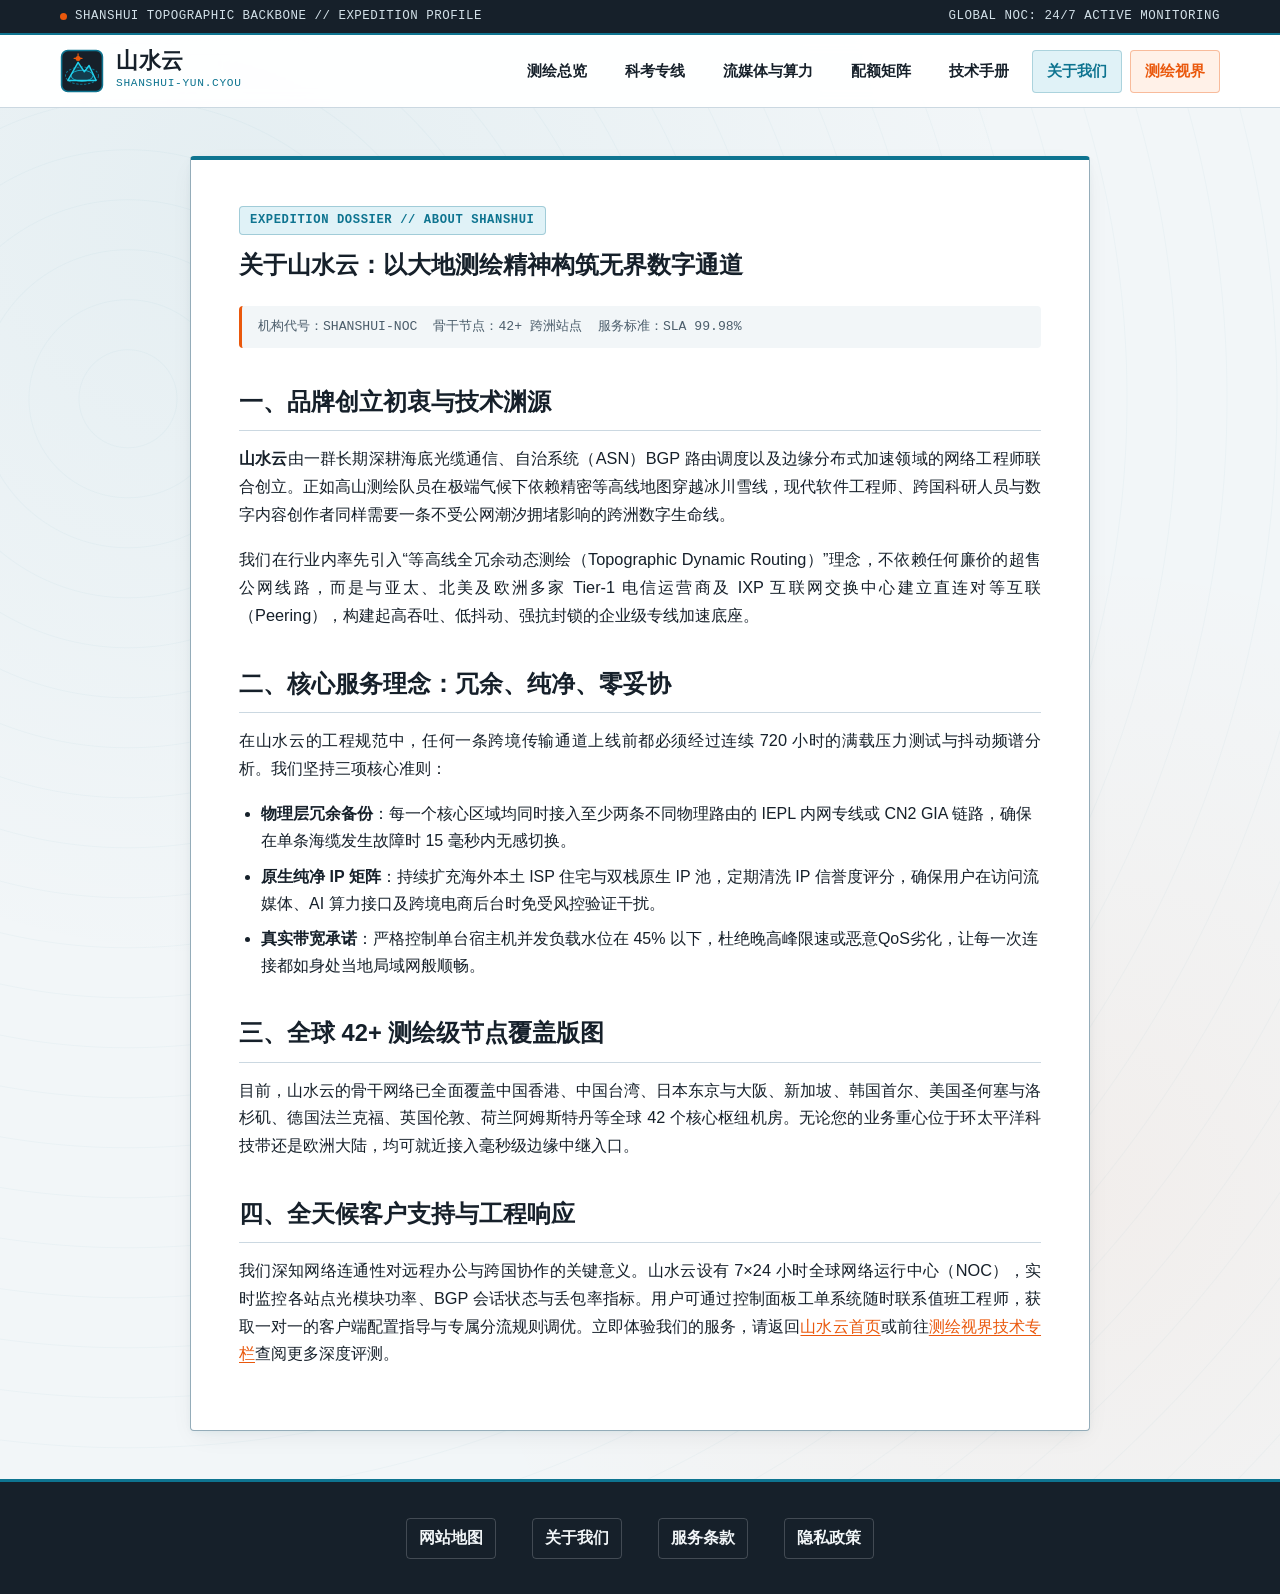
==== about.html @ 474cfcbd "Initial commit for shanshui-yun.cyou" ====
<!DOCTYPE html>
<html lang="zh-CN">
<head>
  <meta charset="UTF-8">
  <meta name="viewport" content="width=device-width, initial-scale=1.0">
  <title>关于我们 - 山水云 科考级跨洲专线架构团队</title>
  <meta name="description" content="了解山水云团队的技术渊源与全球基础设施布局。我们以高山测绘级的严谨标准建设42+全球IEPL与BGP节点，为用户提供稳定、安全的网络加速体验。">
  <meta name="keywords" content="关于山水云,山水云团队,IEPL专线架构,全球节点覆盖,网络加速服务">
  <link rel="canonical" href="https://shanshui-yun.cyou/about.html">
  <meta property="og:title" content="关于我们 - 山水云">
  <meta property="og:description" content="了解山水云团队的技术渊源、服务理念与全球42+高规格BGP/IEPL骨干网节点布局。">
  <meta property="og:url" content="https://shanshui-yun.cyou/about.html">
  <meta property="og:type" content="website">
  <meta property="og:site_name" content="山水云">
  <link rel="stylesheet" href="style.css">
</head>
<body>

  <div class="telemetry-bar">
    <div class="telemetry-inner">
      <div class="telemetry-tag">
        <span class="telemetry-dot"></span>
        <span>SHANSHUI TOPOGRAPHIC BACKBONE // EXPEDITION PROFILE</span>
      </div>
      <div>GLOBAL NOC: 24/7 ACTIVE MONITORING</div>
    </div>
  </div>

  <header class="site-header">
    <div class="header-inner">
      <a href="index.html" class="brand-logo" aria-label="山水云首页">
        <svg viewBox="0 0 56 56" fill="none" xmlns="http://www.w3.org/2000/svg" role="img" aria-label="山水云等高线罗盘标志">
          <rect x="2" y="2" width="52" height="52" rx="8" fill="#16202A" stroke="#0E7490" stroke-width="2"/>
          <ellipse cx="28" cy="34" rx="21" ry="11" stroke="#0E7490" stroke-width="1.3" stroke-dasharray="3 2"/>
          <ellipse cx="28" cy="34" rx="14" ry="7" stroke="#22D3EE" stroke-width="1.2"/>
          <path d="M10 40 L23 17 L31 29 L37 21 L46 40 Z" fill="#0E7490" fill-opacity="0.35" stroke="#22D3EE" stroke-width="1.8" stroke-linejoin="round"/>
          <circle cx="23" cy="12" r="3.2" fill="#EA580C"/>
          <path d="M23 6 L23 10 M18 12 L21 12 M25 12 L28 12" stroke="#EA580C" stroke-width="1.5" stroke-linecap="round"/>
        </svg>
        <div class="brand-text-wrap">
          <span class="brand-title">山水云</span>
          <span class="brand-coords">SHANSHUI-YUN.CYOU</span>
        </div>
      </a>
      <nav class="main-nav" aria-label="主导航">
        <a href="index.html">测绘总览</a>
        <a href="index.html#advantages">科考专线</a>
        <a href="index.html#streaming">流媒体与算力</a>
        <a href="index.html#pricing">配额矩阵</a>
        <a href="index.html#faq">技术手册</a>
        <a href="about.html" class="active">关于我们</a>
        <a href="cartography-hub.html" class="nav-hub-pill">测绘视界</a>
      </nav>
    </div>
  </header>

  <main class="container">
    <article class="article-shell">
      <span class="coord-badge">EXPEDITION DOSSIER // ABOUT SHANSHUI</span>
      <h1>关于山水云：以大地测绘精神构筑无界数字通道</h1>
      <div class="article-meta-bar">
        <span>机构代号：SHANSHUI-NOC</span>
        <span>骨干节点：42+ 跨洲站点</span>
        <span>服务标准：SLA 99.98%</span>
      </div>

      <div class="article-content">
        <h2>一、品牌创立初衷与技术渊源</h2>
        <p>
          <strong>山水云</strong>由一群长期深耕海底光缆通信、自治系统（ASN）BGP 路由调度以及边缘分布式加速领域的网络工程师联合创立。正如高山测绘队员在极端气候下依赖精密等高线地图穿越冰川雪线，现代软件工程师、跨国科研人员与数字内容创作者同样需要一条不受公网潮汐拥堵影响的跨洲数字生命线。
        </p>
        <p>
          我们在行业内率先引入“等高线全冗余动态测绘（Topographic Dynamic Routing）”理念，不依赖任何廉价的超售公网线路，而是与亚太、北美及欧洲多家 Tier-1 电信运营商及 IXP 互联网交换中心建立直连对等互联（Peering），构建起高吞吐、低抖动、强抗封锁的企业级专线加速底座。
        </p>

        <h2>二、核心服务理念：冗余、纯净、零妥协</h2>
        <p>
          在山水云的工程规范中，任何一条跨境传输通道上线前都必须经过连续 720 小时的满载压力测试与抖动频谱分析。我们坚持三项核心准则：
        </p>
        <ul>
          <li><strong>物理层冗余备份</strong>：每一个核心区域均同时接入至少两条不同物理路由的 IEPL 内网专线或 CN2 GIA 链路，确保在单条海缆发生故障时 15 毫秒内无感切换。</li>
          <li><strong>原生纯净 IP 矩阵</strong>：持续扩充海外本土 ISP 住宅与双栈原生 IP 池，定期清洗 IP 信誉度评分，确保用户在访问流媒体、AI 算力接口及跨境电商后台时免受风控验证干扰。</li>
          <li><strong>真实带宽承诺</strong>：严格控制单台宿主机并发负载水位在 45% 以下，杜绝晚高峰限速或恶意QoS劣化，让每一次连接都如身处当地局域网般顺畅。</li>
        </ul>

        <h2>三、全球 42+ 测绘级节点覆盖版图</h2>
        <p>
          目前，山水云的骨干网络已全面覆盖中国香港、中国台湾、日本东京与大阪、新加坡、韩国首尔、美国圣何塞与洛杉矶、德国法兰克福、英国伦敦、荷兰阿姆斯特丹等全球 42 个核心枢纽机房。无论您的业务重心位于环太平洋科技带还是欧洲大陆，均可就近接入毫秒级边缘中继入口。
        </p>

        <h2>四、全天候客户支持与工程响应</h2>
        <p>
          我们深知网络连通性对远程办公与跨国协作的关键意义。山水云设有 7×24 小时全球网络运行中心（NOC），实时监控各站点光模块功率、BGP 会话状态与丢包率指标。用户可通过控制面板工单系统随时联系值班工程师，获取一对一的客户端配置指导与专属分流规则调优。立即体验我们的服务，请返回<a href="index.html">山水云首页</a>或前往<a href="cartography-hub.html">测绘视界技术专栏</a>查阅更多深度评测。
        </p>
      </div>
    </article>
  </main>

  <footer class="site-footer">
    <nav class="footer-nav-only" aria-label="页脚合规导航">
      <a href="sitemap.html">网站地图</a>
      <a href="about.html">关于我们</a>
      <a href="terms.html">服务条款</a>
      <a href="privacy.html">隐私政策</a>
    </nav>
  </footer>

</body>
</html>
---- style.css ----
:root {
  --bg-primary: #F2F6F8;
  --bg-card: #FFFFFF;
  --bg-elevated: #E8F0F4;
  --text-main: #16202A;
  --text-muted: #4B5D6B;
  --text-light: #6B7D8C;
  --teal-main: #0E7490;
  --teal-dark: #0A566B;
  --teal-soft: #E0F2F7;
  --orange-accent: #EA580C;
  --orange-hover: #C2410C;
  --orange-soft: #FFF1E8;
  --border-line: #CBD8E1;
  --border-strong: #94ACB9;
  --shadow-field: 0 8px 24px -6px rgba(22, 32, 42, 0.08), 0 2px 6px -1px rgba(14, 116, 144, 0.06);
  --radius-sm: 4px;
  --radius-md: 8px;
}

* {
  box-sizing: border-box;
  margin: 0;
  padding: 0;
}

html {
  scroll-behavior: smooth;
  font-size: 16px;
}

body {
  background-color: var(--bg-primary);
  background-image: 
    radial-gradient(circle at 18% 12%, rgba(14, 116, 144, 0.06) 0%, transparent 45%),
    radial-gradient(circle at 85% 75%, rgba(234, 88, 12, 0.05) 0%, transparent 40%),
    repeating-radial-gradient(circle at 10% 25%, transparent 0, transparent 48px, rgba(14, 116, 144, 0.035) 49px, transparent 50px);
  color: var(--text-main);
  font-family: -apple-system, BlinkMacSystemFont, "Segoe UI", "PingFang SC", "Hiragino Sans GB", "Microsoft YaHei", sans-serif;
  line-height: 1.7;
  -webkit-font-smoothing: antialiased;
}

/* Global Hyperlink Consistency (Prominent & Identical Before/After Visited) */
a, a:visited {
  color: var(--orange-accent);
  text-decoration: underline;
  text-underline-offset: 3px;
  transition: color 0.2s ease, background-color 0.2s ease, border-color 0.2s ease;
}

a:hover, a:focus {
  color: var(--teal-main);
}

/* Top Expedition Coordinate Bar */
.telemetry-bar {
  background-color: var(--text-main);
  color: #D2E0E8;
  font-size: 0.78rem;
  padding: 6px 0;
  border-bottom: 2px solid var(--teal-main);
  font-family: "Consolas", "SFMono-Regular", monospace;
  letter-spacing: 0.04em;
}

.telemetry-inner {
  max-width: 1200px;
  margin: 0 auto;
  padding: 0 20px;
  display: flex;
  justify-content: space-between;
  align-items: center;
  flex-wrap: wrap;
  gap: 8px;
}

.telemetry-tag {
  display: inline-flex;
  align-items: center;
  gap: 8px;
}

.telemetry-dot {
  width: 7px;
  height: 7px;
  background-color: var(--orange-accent);
  border-radius: 50%;
  display: inline-block;
}

/* Header & Navigation */
.site-header {
  background-color: rgba(255, 255, 255, 0.94);
  border-bottom: 1px solid var(--border-line);
  position: sticky;
  top: 0;
  z-index: 100;
  backdrop-filter: blur(8px);
}

.header-inner {
  max-width: 1200px;
  margin: 0 auto;
  padding: 14px 20px;
  display: flex;
  align-items: center;
  justify-content: space-between;
  gap: 18px;
  flex-wrap: wrap;
}

.brand-logo, .brand-logo:visited {
  display: inline-flex;
  align-items: center;
  gap: 12px;
  text-decoration: none;
  color: var(--text-main);
}

.brand-logo:hover {
  color: var(--teal-main);
}

.brand-logo svg {
  width: 44px;
  height: 44px;
  flex-shrink: 0;
}

.brand-text-wrap {
  display: flex;
  flex-direction: column;
}

.brand-title {
  font-size: 1.35rem;
  font-weight: 800;
  letter-spacing: 0.03em;
  color: var(--text-main);
  line-height: 1.15;
}

.brand-coords {
  font-size: 0.7rem;
  font-family: "Consolas", monospace;
  color: var(--teal-main);
  letter-spacing: 0.06em;
}

.main-nav {
  display: flex;
  align-items: center;
  gap: 8px;
  flex-wrap: wrap;
}

.main-nav a, .main-nav a:visited {
  text-decoration: none;
  color: var(--text-main);
  font-weight: 600;
  font-size: 0.93rem;
  padding: 8px 14px;
  border-radius: var(--radius-sm);
  border: 1px solid transparent;
  transition: all 0.2s ease;
}

.main-nav a:hover, .main-nav a.active {
  color: var(--teal-main);
  background-color: var(--teal-soft);
  border-color: rgba(14, 116, 144, 0.25);
}

.main-nav a.nav-hub-pill, .main-nav a.nav-hub-pill:visited {
  background-color: var(--orange-soft);
  color: var(--orange-accent);
  border: 1px solid rgba(234, 88, 12, 0.35);
  font-weight: 700;
}

.main-nav a.nav-hub-pill:hover {
  background-color: var(--orange-accent);
  color: #FFFFFF;
}

/* Container & Layout */
.container {
  max-width: 1200px;
  margin: 0 auto;
  padding: 0 20px;
}

section {
  padding: 72px 0;
  border-bottom: 1px solid var(--border-line);
}

/* Asymmetrical Expedition Section Header */
.section-header-split {
  display: grid;
  grid-template-columns: 1.3fr 1fr;
  gap: 28px;
  align-items: end;
  margin-bottom: 44px;
  padding-bottom: 20px;
  border-bottom: 2px solid var(--text-main);
  position: relative;
}

.section-header-split::after {
  content: "";
  position: absolute;
  bottom: -2px;
  left: 0;
  width: 110px;
  height: 4px;
  background-color: var(--orange-accent);
}

.coord-badge {
  display: inline-flex;
  align-items: center;
  gap: 6px;
  font-family: "Consolas", monospace;
  font-size: 0.76rem;
  font-weight: 700;
  color: var(--teal-main);
  background-color: var(--teal-soft);
  border: 1px solid rgba(14, 116, 144, 0.3);
  padding: 3px 10px;
  border-radius: var(--radius-sm);
  margin-bottom: 10px;
  text-transform: uppercase;
  letter-spacing: 0.05em;
}

.section-header-split h2 {
  font-size: 2rem;
  font-weight: 800;
  color: var(--text-main);
  line-height: 1.25;
}

.section-desc {
  color: var(--text-muted);
  font-size: 0.98rem;
  border-left: 3px solid var(--teal-main);
  padding-left: 16px;
}

/* Hero Section */
.hero-section {
  padding: 64px 0 76px;
  position: relative;
  overflow: hidden;
}

.hero-grid {
  display: grid;
  grid-template-columns: 1.12fr 0.88fr;
  gap: 44px;
  align-items: center;
}

.hero-kicker {
  display: inline-flex;
  align-items: center;
  gap: 10px;
  background-color: var(--bg-card);
  border: 1px solid var(--border-strong);
  padding: 5px 14px;
  border-radius: var(--radius-sm);
  font-family: "Consolas", monospace;
  font-size: 0.8rem;
  color: var(--text-main);
  margin-bottom: 18px;
  box-shadow: 2px 2px 0px var(--teal-main);
}

.hero-kicker span.elev-num {
  color: var(--orange-accent);
  font-weight: 700;
}

.hero-content h1 {
  font-size: 2.65rem;
  font-weight: 900;
  color: var(--text-main);
  line-height: 1.2;
  margin-bottom: 20px;
  letter-spacing: -0.01em;
}

.hero-content h1 .highlight-teal {
  color: var(--teal-main);
  border-bottom: 4px solid rgba(234, 88, 12, 0.35);
}

.hero-subtitle {
  font-size: 1.08rem;
  color: var(--text-muted);
  margin-bottom: 28px;
  max-width: 600px;
}

.hero-metrics-strip {
  display: grid;
  grid-template-columns: repeat(3, 1fr);
  gap: 12px;
  margin-bottom: 30px;
  background-color: var(--bg-card);
  border: 1px solid var(--border-line);
  border-left: 4px solid var(--teal-main);
  padding: 14px 18px;
  border-radius: var(--radius-sm);
}

.metric-item .metric-val {
  font-family: "Consolas", monospace;
  font-size: 1.25rem;
  font-weight: 800;
  color: var(--text-main);
  display: block;
}

.metric-item .metric-lbl {
  font-size: 0.78rem;
  color: var(--text-muted);
}

.hero-actions {
  display: flex;
  flex-wrap: wrap;
  gap: 16px;
  align-items: center;
}

.btn-primary, .btn-primary:visited {
  display: inline-flex;
  align-items: center;
  justify-content: center;
  gap: 10px;
  background-color: var(--orange-accent);
  color: #FFFFFF;
  font-weight: 700;
  font-size: 1.02rem;
  padding: 14px 28px;
  border-radius: var(--radius-sm);
  text-decoration: none;
  border: 2px solid var(--orange-accent);
  box-shadow: 0 6px 16px rgba(234, 88, 12, 0.25);
  transition: all 0.2s ease;
}

.btn-primary:hover {
  background-color: var(--orange-hover);
  border-color: var(--orange-hover);
  color: #FFFFFF;
  transform: translateY(-2px);
}

.btn-secondary, .btn-secondary:visited {
  display: inline-flex;
  align-items: center;
  justify-content: center;
  gap: 10px;
  background-color: var(--bg-card);
  color: var(--teal-main);
  font-weight: 700;
  font-size: 1.02rem;
  padding: 14px 26px;
  border-radius: var(--radius-sm);
  text-decoration: none;
  border: 2px solid var(--teal-main);
  transition: all 0.2s ease;
}

.btn-secondary:hover {
  background-color: var(--teal-main);
  color: #FFFFFF;
  transform: translateY(-2px);
}

/* Field Instrument Frame for Hero SVG */
.hero-visual-frame {
  background-color: var(--bg-card);
  border: 1px solid var(--border-strong);
  border-radius: var(--radius-md);
  padding: 16px;
  box-shadow: var(--shadow-field);
  position: relative;
}

.hero-visual-frame::before,
.hero-visual-frame::after {
  content: "+";
  font-family: monospace;
  font-weight: 700;
  color: var(--teal-main);
  position: absolute;
  font-size: 14px;
  line-height: 1;
}

.hero-visual-frame::before {
  top: 6px;
  left: 8px;
}

.hero-visual-frame::after {
  bottom: 6px;
  right: 8px;
}

.frame-top-bar {
  display: flex;
  justify-content: space-between;
  align-items: center;
  font-family: "Consolas", monospace;
  font-size: 0.74rem;
  color: var(--text-muted);
  padding-bottom: 10px;
  margin-bottom: 10px;
  border-bottom: 1px dashed var(--border-line);
}

.hero-anim-img {
  width: 100%;
  height: auto;
  display: block;
  border-radius: var(--radius-sm);
  background-color: #0F1922;
}

/* Field Instrument Cards (Staggered & Structured) */
.staggered-grid-3 {
  display: grid;
  grid-template-columns: repeat(3, 1fr);
  gap: 26px;
  align-items: stretch;
}

.field-card {
  background-color: var(--bg-card);
  border: 1px solid var(--border-line);
  border-top: 3px solid var(--teal-main);
  border-radius: var(--radius-sm);
  padding: 28px 24px;
  box-shadow: var(--shadow-field);
  display: flex;
  flex-direction: column;
  justify-content: space-between;
  position: relative;
  transition: transform 0.2s ease, border-color 0.2s ease;
}

.field-card:hover {
  transform: translateY(-4px);
  border-top-color: var(--orange-accent);
}

.staggered-grid-3 .field-card:nth-child(2) {
  transform: translateY(14px);
  border-top-color: var(--orange-accent);
}

.staggered-grid-3 .field-card:nth-child(2):hover {
  transform: translateY(10px);
}

.card-meta-row {
  display: flex;
  justify-content: space-between;
  align-items: center;
  margin-bottom: 18px;
}

.icon-box {
  width: 48px;
  height: 48px;
  background-color: var(--teal-soft);
  border: 1px solid rgba(14, 116, 144, 0.25);
  border-radius: var(--radius-sm);
  display: flex;
  align-items: center;
  justify-content: center;
  color: var(--teal-main);
}

.icon-box svg {
  width: 26px;
  height: 26px;
}

.elev-tag {
  font-family: "Consolas", monospace;
  font-size: 0.74rem;
  color: var(--text-light);
  background-color: var(--bg-primary);
  padding: 3px 8px;
  border-radius: 3px;
  border: 1px solid var(--border-line);
}

.field-card h3 {
  font-size: 1.25rem;
  font-weight: 800;
  color: var(--text-main);
  margin-bottom: 12px;
}

.field-card p {
  color: var(--text-muted);
  font-size: 0.95rem;
  margin-bottom: 16px;
}

.card-spec-foot {
  padding-top: 12px;
  border-top: 1px dashed var(--border-line);
  font-family: "Consolas", monospace;
  font-size: 0.78rem;
  color: var(--teal-main);
  display: flex;
  justify-content: space-between;
}

/* 4-Column Grid for Streaming & AI */
.grid-4 {
  display: grid;
  grid-template-columns: repeat(4, 1fr);
  gap: 20px;
}

/* Pricing Matrix */
.pricing-grid {
  display: grid;
  grid-template-columns: repeat(3, 1fr);
  gap: 26px;
  align-items: stretch;
}

.pricing-card {
  background-color: var(--bg-card);
  border: 1px solid var(--border-strong);
  border-radius: var(--radius-md);
  padding: 32px 26px;
  box-shadow: var(--shadow-field);
  display: flex;
  flex-direction: column;
  position: relative;
}

.pricing-card.featured {
  border: 2px solid var(--orange-accent);
  box-shadow: 0 12px 30px -6px rgba(234, 88, 12, 0.16);
}

.expedition-ribbon {
  position: absolute;
  top: -13px;
  right: 20px;
  background-color: var(--orange-accent);
  color: #FFFFFF;
  font-family: "Consolas", monospace;
  font-size: 0.75rem;
  font-weight: 700;
  padding: 4px 12px;
  border-radius: var(--radius-sm);
  letter-spacing: 0.04em;
}

.tier-name {
  font-size: 1.35rem;
  font-weight: 800;
  color: var(--text-main);
  margin-bottom: 6px;
}

.tier-coord {
  font-family: "Consolas", monospace;
  font-size: 0.78rem;
  color: var(--teal-main);
  margin-bottom: 18px;
}

.tier-price {
  font-size: 2.3rem;
  font-weight: 900;
  color: var(--text-main);
  margin-bottom: 20px;
  padding-bottom: 16px;
  border-bottom: 1px solid var(--border-line);
}

.tier-price span {
  font-size: 0.95rem;
  font-weight: 500;
  color: var(--text-muted);
}

.spec-list {
  list-style: none;
  margin-bottom: 28px;
  flex-grow: 1;
}

.spec-list li {
  display: flex;
  align-items: flex-start;
  gap: 10px;
  margin-bottom: 12px;
  font-size: 0.94rem;
  color: var(--text-main);
}

.spec-list li svg {
  width: 18px;
  height: 18px;
  color: var(--teal-main);
  flex-shrink: 0;
  margin-top: 4px;
}

/* FAQ Section */
.faq-list {
  display: grid;
  grid-template-columns: 1fr;
  gap: 18px;
}

.faq-item {
  background-color: var(--bg-card);
  border: 1px solid var(--border-line);
  border-left: 4px solid var(--teal-main);
  border-radius: var(--radius-sm);
  padding: 24px 28px;
  box-shadow: var(--shadow-field);
}

.faq-item h3 {
  font-size: 1.15rem;
  font-weight: 800;
  color: var(--text-main);
  margin-bottom: 10px;
  display: flex;
  align-items: center;
  gap: 10px;
}

.faq-q-tag {
  font-family: "Consolas", monospace;
  font-size: 0.8rem;
  background-color: var(--teal-soft);
  color: var(--teal-main);
  padding: 2px 8px;
  border-radius: 3px;
}

.faq-item p {
  color: var(--text-muted);
  font-size: 0.96rem;
}

/* Testimonials Grid */
.testimonials-grid {
  display: grid;
  grid-template-columns: repeat(2, 1fr);
  gap: 24px;
}

.report-card {
  background-color: var(--bg-card);
  border: 1px solid var(--border-line);
  border-radius: var(--radius-sm);
  padding: 26px;
  box-shadow: var(--shadow-field);
}

.report-header {
  display: flex;
  justify-content: space-between;
  align-items: center;
  margin-bottom: 14px;
  padding-bottom: 12px;
  border-bottom: 1px dashed var(--border-line);
}

.explorer-info strong {
  display: block;
  font-size: 1.02rem;
  color: var(--text-main);
}

.explorer-info span {
  font-size: 0.82rem;
  color: var(--text-muted);
}

/* Article & Hub Layouts */
.page-hero-banner {
  background-color: var(--bg-card);
  border-bottom: 2px solid var(--border-strong);
  padding: 52px 0;
}

.article-shell {
  max-width: 900px;
  margin: 48px auto;
  background-color: var(--bg-card);
  border: 1px solid var(--border-strong);
  border-top: 4px solid var(--teal-main);
  border-radius: var(--radius-sm);
  padding: 44px 48px;
  box-shadow: var(--shadow-field);
}

.article-meta-bar {
  display: flex;
  flex-wrap: wrap;
  gap: 16px;
  font-family: "Consolas", monospace;
  font-size: 0.82rem;
  color: var(--text-muted);
  background-color: var(--bg-primary);
  padding: 10px 16px;
  border-radius: var(--radius-sm);
  margin: 20px 0 32px;
  border-left: 3px solid var(--orange-accent);
}

.article-content h2 {
  font-size: 1.48rem;
  font-weight: 800;
  color: var(--text-main);
  margin: 34px 0 14px;
  padding-bottom: 8px;
  border-bottom: 1px solid var(--border-line);
}

.article-content h3 {
  font-size: 1.18rem;
  font-weight: 700;
  color: var(--teal-dark);
  margin: 24px 0 10px;
}

.article-content p {
  font-size: 1.02rem;
  color: var(--text-main);
  margin-bottom: 18px;
  text-align: justify;
}

.article-content ul, .article-content ol {
  margin: 0 0 20px 22px;
  color: var(--text-main);
}

.article-content li {
  margin-bottom: 8px;
}

.article-callout {
  background-color: var(--teal-soft);
  border-left: 4px solid var(--teal-main);
  padding: 18px 22px;
  margin: 26px 0;
  border-radius: var(--radius-sm);
}

/* Hub Cards */
.hub-grid {
  display: grid;
  grid-template-columns: repeat(2, 1fr);
  gap: 28px;
  margin: 48px 0;
}

.hub-card {
  background-color: var(--bg-card);
  border: 1px solid var(--border-line);
  border-top: 3px solid var(--teal-main);
  border-radius: var(--radius-sm);
  padding: 28px;
  box-shadow: var(--shadow-field);
  display: flex;
  flex-direction: column;
  justify-content: space-between;
}

.hub-card h2, .hub-card h3 {
  font-size: 1.28rem;
  margin: 12px 0;
  line-height: 1.35;
}

.hub-card h2 a, .hub-card h2 a:visited,
.hub-card h3 a, .hub-card h3 a:visited {
  color: var(--text-main);
  text-decoration: none;
}

.hub-card h2 a:hover, .hub-card h3 a:hover {
  color: var(--orange-accent);
}

.read-more-link, .read-more-link:visited {
  font-weight: 700;
  color: var(--orange-accent);
  text-decoration: none;
  display: inline-flex;
  align-items: center;
  gap: 6px;
  margin-top: 12px;
}

.read-more-link:hover {
  color: var(--teal-main);
}

/* Footer (Strictly 4 Chinese links) */
.site-footer {
  background-color: var(--text-main);
  color: #FFFFFF;
  padding: 36px 0;
  border-top: 3px solid var(--teal-main);
}

.footer-nav-only {
  max-width: 1200px;
  margin: 0 auto;
  padding: 0 20px;
  display: flex;
  justify-content: center;
  align-items: center;
  flex-wrap: wrap;
  gap: 36px;
}

.footer-nav-only a, .footer-nav-only a:visited {
  color: #F2F6F8;
  font-size: 0.98rem;
  font-weight: 600;
  text-decoration: none;
  padding: 6px 12px;
  border-radius: var(--radius-sm);
  border: 1px solid rgba(242, 246, 248, 0.2);
}

.footer-nav-only a:hover {
  color: #FFFFFF;
  background-color: var(--orange-accent);
  border-color: var(--orange-accent);
}

/* Responsive Design - Rule 7 Compliant (Navigation NEVER disappears on mobile!) */
@media (max-width: 992px) {
  .hero-grid,
  .section-header-split,
  .staggered-grid-3,
  .pricing-grid {
    grid-template-columns: 1fr;
  }
  .staggered-grid-3 .field-card:nth-child(2) {
    transform: none;
  }
  .grid-4 {
    grid-template-columns: repeat(2, 1fr);
  }
  .hub-grid, .testimonials-grid {
    grid-template-columns: 1fr;
  }
}

@media (max-width: 768px) {
  .header-inner {
    flex-direction: column;
    align-items: flex-start;
    gap: 12px;
  }
  .main-nav {
    display: flex;
    width: 100%;
    flex-wrap: wrap;
    gap: 6px;
  }
  .main-nav a, .main-nav a:visited {
    font-size: 0.86rem;
    padding: 7px 11px;
    background-color: var(--bg-primary);
    border: 1px solid var(--border-line);
    flex: 1 1 auto;
    text-align: center;
  }
  .hero-content h1 {
    font-size: 2rem;
  }
  .hero-metrics-strip {
    grid-template-columns: 1fr;
  }
  .grid-4 {
    grid-template-columns: 1fr;
  }
  .article-shell {
    padding: 26px 20px;
    margin: 24px 12px;
  }
  .footer-nav-only {
    gap: 14px;
  }
}
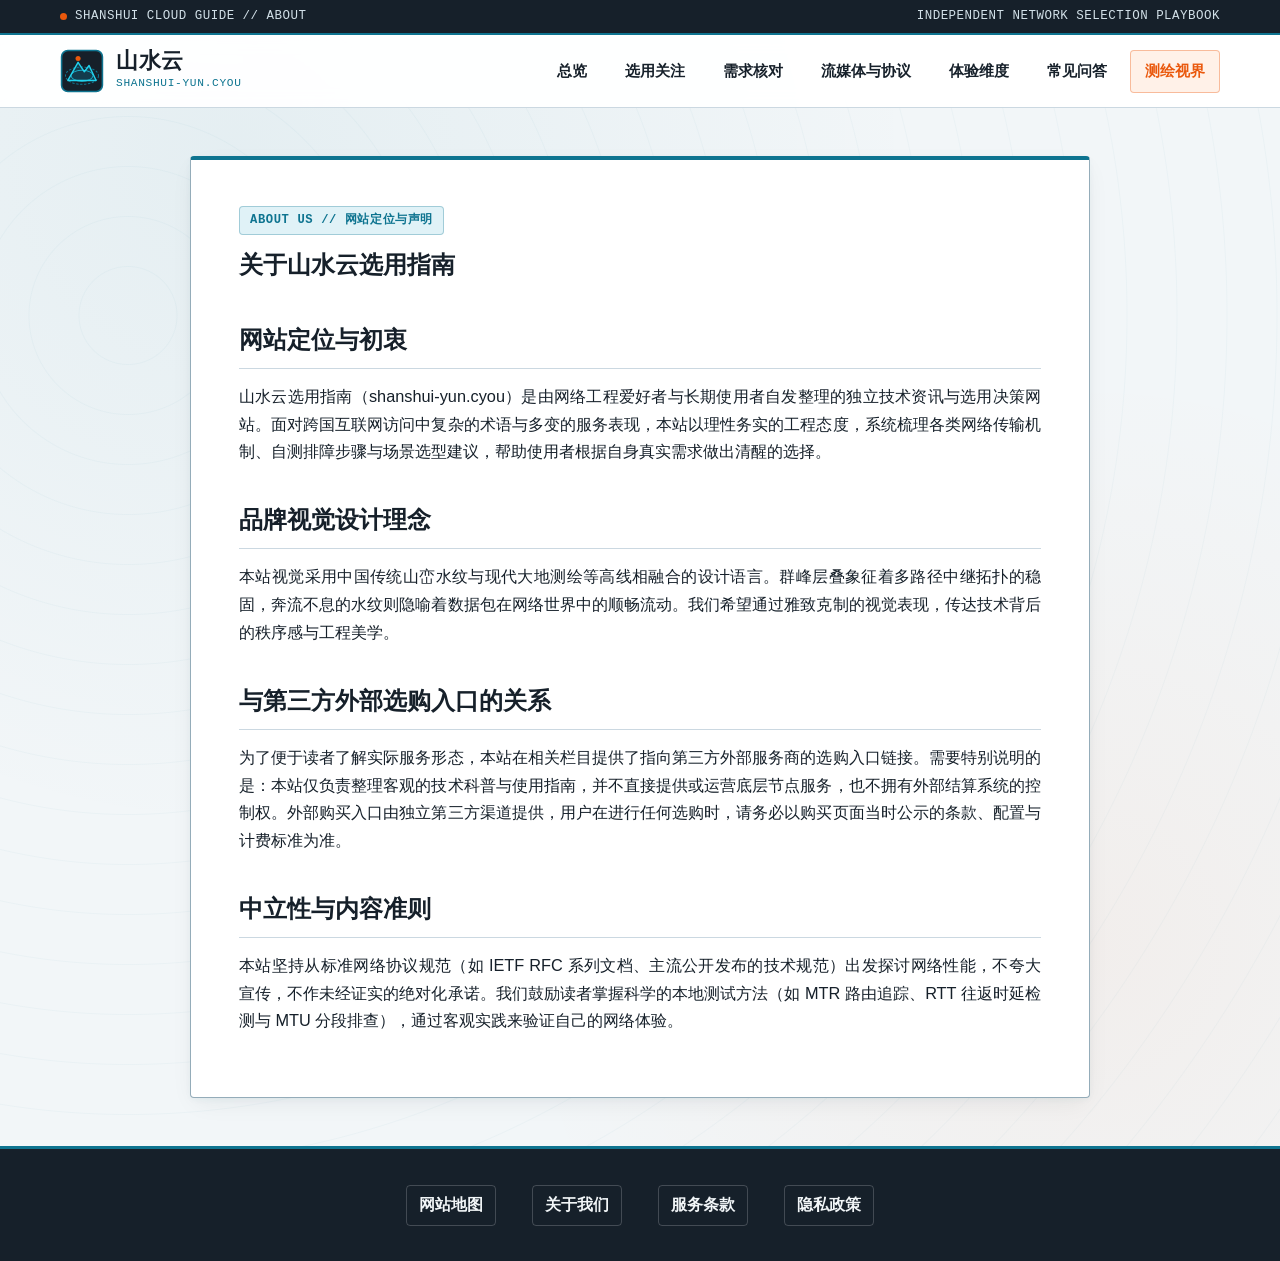
==== commit ce08978f: "Improve landing-page metadata, headings and crawl consistency" ====
--- a/about.html
+++ b/about.html
@@ -3,12 +3,12 @@
 <head>
   <meta charset="UTF-8">
   <meta name="viewport" content="width=device-width, initial-scale=1.0">
-  <title>关于我们 - 山水云 科考级跨洲专线架构团队</title>
-  <meta name="description" content="了解山水云团队的技术渊源与全球基础设施布局。我们以高山测绘级的严谨标准建设42+全球IEPL与BGP节点，为用户提供稳定、安全的网络加速体验。">
-  <meta name="keywords" content="关于山水云,山水云团队,IEPL专线架构,全球节点覆盖,网络加速服务">
+  <title>关于我们 - 山水云机场选用指南</title>
+  <meta name="description" content="了解山水云机场选用指南网站的定位、内容准则与外部选购关系说明。本站致力于提供中立客观的网络协议分析与选用决策建议。">
+  <meta name="keywords" content="关于我们,山水云,山水云机场,选用指南,网站说明">
   <link rel="canonical" href="https://shanshui-yun.cyou/about.html">
-  <meta property="og:title" content="关于我们 - 山水云">
-  <meta property="og:description" content="了解山水云团队的技术渊源、服务理念与全球42+高规格BGP/IEPL骨干网节点布局。">
+  <meta property="og:title" content="关于我们 - 山水云机场选用指南">
+  <meta property="og:description" content="了解山水云机场选用指南网站的定位、内容准则与外部选购关系说明。">
   <meta property="og:url" content="https://shanshui-yun.cyou/about.html">
   <meta property="og:type" content="website">
   <meta property="og:site_name" content="山水云">
@@ -20,22 +20,21 @@
     <div class="telemetry-inner">
       <div class="telemetry-tag">
         <span class="telemetry-dot"></span>
-        <span>SHANSHUI TOPOGRAPHIC BACKBONE // EXPEDITION PROFILE</span>
+        <span>SHANSHUI CLOUD GUIDE // ABOUT</span>
       </div>
-      <div>GLOBAL NOC: 24/7 ACTIVE MONITORING</div>
+      <div>INDEPENDENT NETWORK SELECTION PLAYBOOK</div>
     </div>
   </div>
 
   <header class="site-header">
     <div class="header-inner">
       <a href="index.html" class="brand-logo" aria-label="山水云首页">
-        <svg viewBox="0 0 56 56" fill="none" xmlns="http://www.w3.org/2000/svg" role="img" aria-label="山水云等高线罗盘标志">
+        <svg viewBox="0 0 56 56" fill="none" xmlns="http://www.w3.org/2000/svg" role="img" aria-label="山水云标志">
           <rect x="2" y="2" width="52" height="52" rx="8" fill="#16202A" stroke="#0E7490" stroke-width="2"/>
           <ellipse cx="28" cy="34" rx="21" ry="11" stroke="#0E7490" stroke-width="1.3" stroke-dasharray="3 2"/>
           <ellipse cx="28" cy="34" rx="14" ry="7" stroke="#22D3EE" stroke-width="1.2"/>
           <path d="M10 40 L23 17 L31 29 L37 21 L46 40 Z" fill="#0E7490" fill-opacity="0.35" stroke="#22D3EE" stroke-width="1.8" stroke-linejoin="round"/>
           <circle cx="23" cy="12" r="3.2" fill="#EA580C"/>
-          <path d="M23 6 L23 10 M18 12 L21 12 M25 12 L28 12" stroke="#EA580C" stroke-width="1.5" stroke-linecap="round"/>
         </svg>
         <div class="brand-text-wrap">
           <span class="brand-title">山水云</span>
@@ -43,12 +42,12 @@
         </div>
       </a>
       <nav class="main-nav" aria-label="主导航">
-        <a href="index.html">测绘总览</a>
-        <a href="index.html#advantages">科考专线</a>
-        <a href="index.html#streaming">流媒体与算力</a>
-        <a href="index.html#pricing">配额矩阵</a>
-        <a href="index.html#faq">技术手册</a>
-        <a href="about.html" class="active">关于我们</a>
+        <a href="index.html">总览</a>
+        <a href="index.html#features">选用关注</a>
+        <a href="index.html#pricing">需求核对</a>
+        <a href="index.html#streaming">流媒体与协议</a>
+        <a href="index.html#reviews">体验维度</a>
+        <a href="index.html#faq">常见问答</a>
         <a href="cartography-hub.html" class="nav-hub-pill">测绘视界</a>
       </nav>
     </div>
@@ -56,41 +55,28 @@
 
   <main class="container">
     <article class="article-shell">
-      <span class="coord-badge">EXPEDITION DOSSIER // ABOUT SHANSHUI</span>
-      <h1>关于山水云：以大地测绘精神构筑无界数字通道</h1>
-      <div class="article-meta-bar">
-        <span>机构代号：SHANSHUI-NOC</span>
-        <span>骨干节点：42+ 跨洲站点</span>
-        <span>服务标准：SLA 99.98%</span>
-      </div>
-
+      <span class="coord-badge">ABOUT US // 网站定位与声明</span>
+      <h1>关于山水云选用指南</h1>
+      
       <div class="article-content">
-        <h2>一、品牌创立初衷与技术渊源</h2>
+        <h2>网站定位与初衷</h2>
         <p>
-          <strong>山水云</strong>由一群长期深耕海底光缆通信、自治系统（ASN）BGP 路由调度以及边缘分布式加速领域的网络工程师联合创立。正如高山测绘队员在极端气候下依赖精密等高线地图穿越冰川雪线，现代软件工程师、跨国科研人员与数字内容创作者同样需要一条不受公网潮汐拥堵影响的跨洲数字生命线。
-        </p>
-        <p>
-          我们在行业内率先引入“等高线全冗余动态测绘（Topographic Dynamic Routing）”理念，不依赖任何廉价的超售公网线路，而是与亚太、北美及欧洲多家 Tier-1 电信运营商及 IXP 互联网交换中心建立直连对等互联（Peering），构建起高吞吐、低抖动、强抗封锁的企业级专线加速底座。
+          山水云选用指南（shanshui-yun.cyou）是由网络工程爱好者与长期使用者自发整理的独立技术资讯与选用决策网站。面对跨国互联网访问中复杂的术语与多变的服务表现，本站以理性务实的工程态度，系统梳理各类网络传输机制、自测排障步骤与场景选型建议，帮助使用者根据自身真实需求做出清醒的选择。
         </p>
 
-        <h2>二、核心服务理念：冗余、纯净、零妥协</h2>
+        <h2>品牌视觉设计理念</h2>
         <p>
-          在山水云的工程规范中，任何一条跨境传输通道上线前都必须经过连续 720 小时的满载压力测试与抖动频谱分析。我们坚持三项核心准则：
-        </p>
-        <ul>
-          <li><strong>物理层冗余备份</strong>：每一个核心区域均同时接入至少两条不同物理路由的 IEPL 内网专线或 CN2 GIA 链路，确保在单条海缆发生故障时 15 毫秒内无感切换。</li>
-          <li><strong>原生纯净 IP 矩阵</strong>：持续扩充海外本土 ISP 住宅与双栈原生 IP 池，定期清洗 IP 信誉度评分，确保用户在访问流媒体、AI 算力接口及跨境电商后台时免受风控验证干扰。</li>
-          <li><strong>真实带宽承诺</strong>：严格控制单台宿主机并发负载水位在 45% 以下，杜绝晚高峰限速或恶意QoS劣化，让每一次连接都如身处当地局域网般顺畅。</li>
-        </ul>
-
-        <h2>三、全球 42+ 测绘级节点覆盖版图</h2>
-        <p>
-          目前，山水云的骨干网络已全面覆盖中国香港、中国台湾、日本东京与大阪、新加坡、韩国首尔、美国圣何塞与洛杉矶、德国法兰克福、英国伦敦、荷兰阿姆斯特丹等全球 42 个核心枢纽机房。无论您的业务重心位于环太平洋科技带还是欧洲大陆，均可就近接入毫秒级边缘中继入口。
+          本站视觉采用中国传统山峦水纹与现代大地测绘等高线相融合的设计语言。群峰层叠象征着多路径中继拓扑的稳固，奔流不息的水纹则隐喻着数据包在网络世界中的顺畅流动。我们希望通过雅致克制的视觉表现，传达技术背后的秩序感与工程美学。
         </p>
 
-        <h2>四、全天候客户支持与工程响应</h2>
+        <h2>与第三方外部选购入口的关系</h2>
         <p>
-          我们深知网络连通性对远程办公与跨国协作的关键意义。山水云设有 7×24 小时全球网络运行中心（NOC），实时监控各站点光模块功率、BGP 会话状态与丢包率指标。用户可通过控制面板工单系统随时联系值班工程师，获取一对一的客户端配置指导与专属分流规则调优。立即体验我们的服务，请返回<a href="index.html">山水云首页</a>或前往<a href="cartography-hub.html">测绘视界技术专栏</a>查阅更多深度评测。
+          为了便于读者了解实际服务形态，本站在相关栏目提供了指向第三方外部服务商的选购入口链接。需要特别说明的是：本站仅负责整理客观的技术科普与使用指南，并不直接提供或运营底层节点服务，也不拥有外部结算系统的控制权。外部购买入口由独立第三方渠道提供，用户在进行任何选购时，请务必以购买页面当时公示的条款、配置与计费标准为准。
+        </p>
+
+        <h2>中立性与内容准则</h2>
+        <p>
+          本站坚持从标准网络协议规范（如 IETF RFC 系列文档、主流公开发布的技术规范）出发探讨网络性能，不夸大宣传，不作未经证实的绝对化承诺。我们鼓励读者掌握科学的本地测试方法（如 MTR 路由追踪、RTT 往返时延检测与 MTU 分段排查），通过客观实践来验证自己的网络体验。
         </p>
       </div>
     </article>
--- a/style.css
+++ b/style.css
@@ -875,39 +875,92 @@
 }
 
 @media (max-width: 768px) {
+  .telemetry-bar {
+    padding: 3px 0;
+    font-size: 0.68rem;
+  }
   .header-inner {
     flex-direction: column;
     align-items: flex-start;
-    gap: 12px;
+    gap: 8px;
+    padding: 8px 14px;
+  }
+  .brand-logo svg {
+    width: 34px;
+    height: 34px;
+  }
+  .brand-title {
+    font-size: 1.15rem;
   }
   .main-nav {
     display: flex;
     width: 100%;
     flex-wrap: wrap;
-    gap: 6px;
+    gap: 4px;
   }
   .main-nav a, .main-nav a:visited {
-    font-size: 0.86rem;
-    padding: 7px 11px;
+    font-size: 0.78rem;
+    padding: 5px 8px;
     background-color: var(--bg-primary);
     border: 1px solid var(--border-line);
     flex: 1 1 auto;
     text-align: center;
   }
+  .hero-section {
+    padding: 16px 0 28px;
+  }
+  .hero-grid {
+    display: flex;
+    flex-direction: column;
+    gap: 16px;
+  }
+  .hero-content {
+    order: 1;
+  }
+  .hero-visual-frame {
+    order: 2;
+  }
+  .hero-kicker {
+    margin-bottom: 8px;
+    padding: 2px 8px;
+    font-size: 0.7rem;
+  }
   .hero-content h1 {
-    font-size: 2rem;
+    font-size: 1.5rem;
+    line-height: 1.25;
+    margin-bottom: 8px;
+  }
+  .hero-subtitle {
+    font-size: 0.86rem;
+    line-height: 1.5;
+    margin-bottom: 12px;
+  }
+  .hero-actions {
+    margin-bottom: 14px;
+    gap: 8px;
+  }
+  .btn-primary, .btn-secondary {
+    padding: 9px 14px;
+    font-size: 0.88rem;
   }
   .hero-metrics-strip {
     grid-template-columns: 1fr;
+    gap: 8px;
+    padding: 10px;
   }
   .grid-4 {
     grid-template-columns: 1fr;
   }
   .article-shell {
-    padding: 26px 20px;
-    margin: 24px 12px;
+    padding: 20px 14px;
+    margin: 16px 8px;
   }
   .footer-nav-only {
-    gap: 14px;
-  }
-}
+    gap: 10px;
+    padding: 0 10px;
+  }
+  .footer-nav-only a {
+    font-size: 0.85rem;
+    padding: 4px 8px;
+  }
+}
